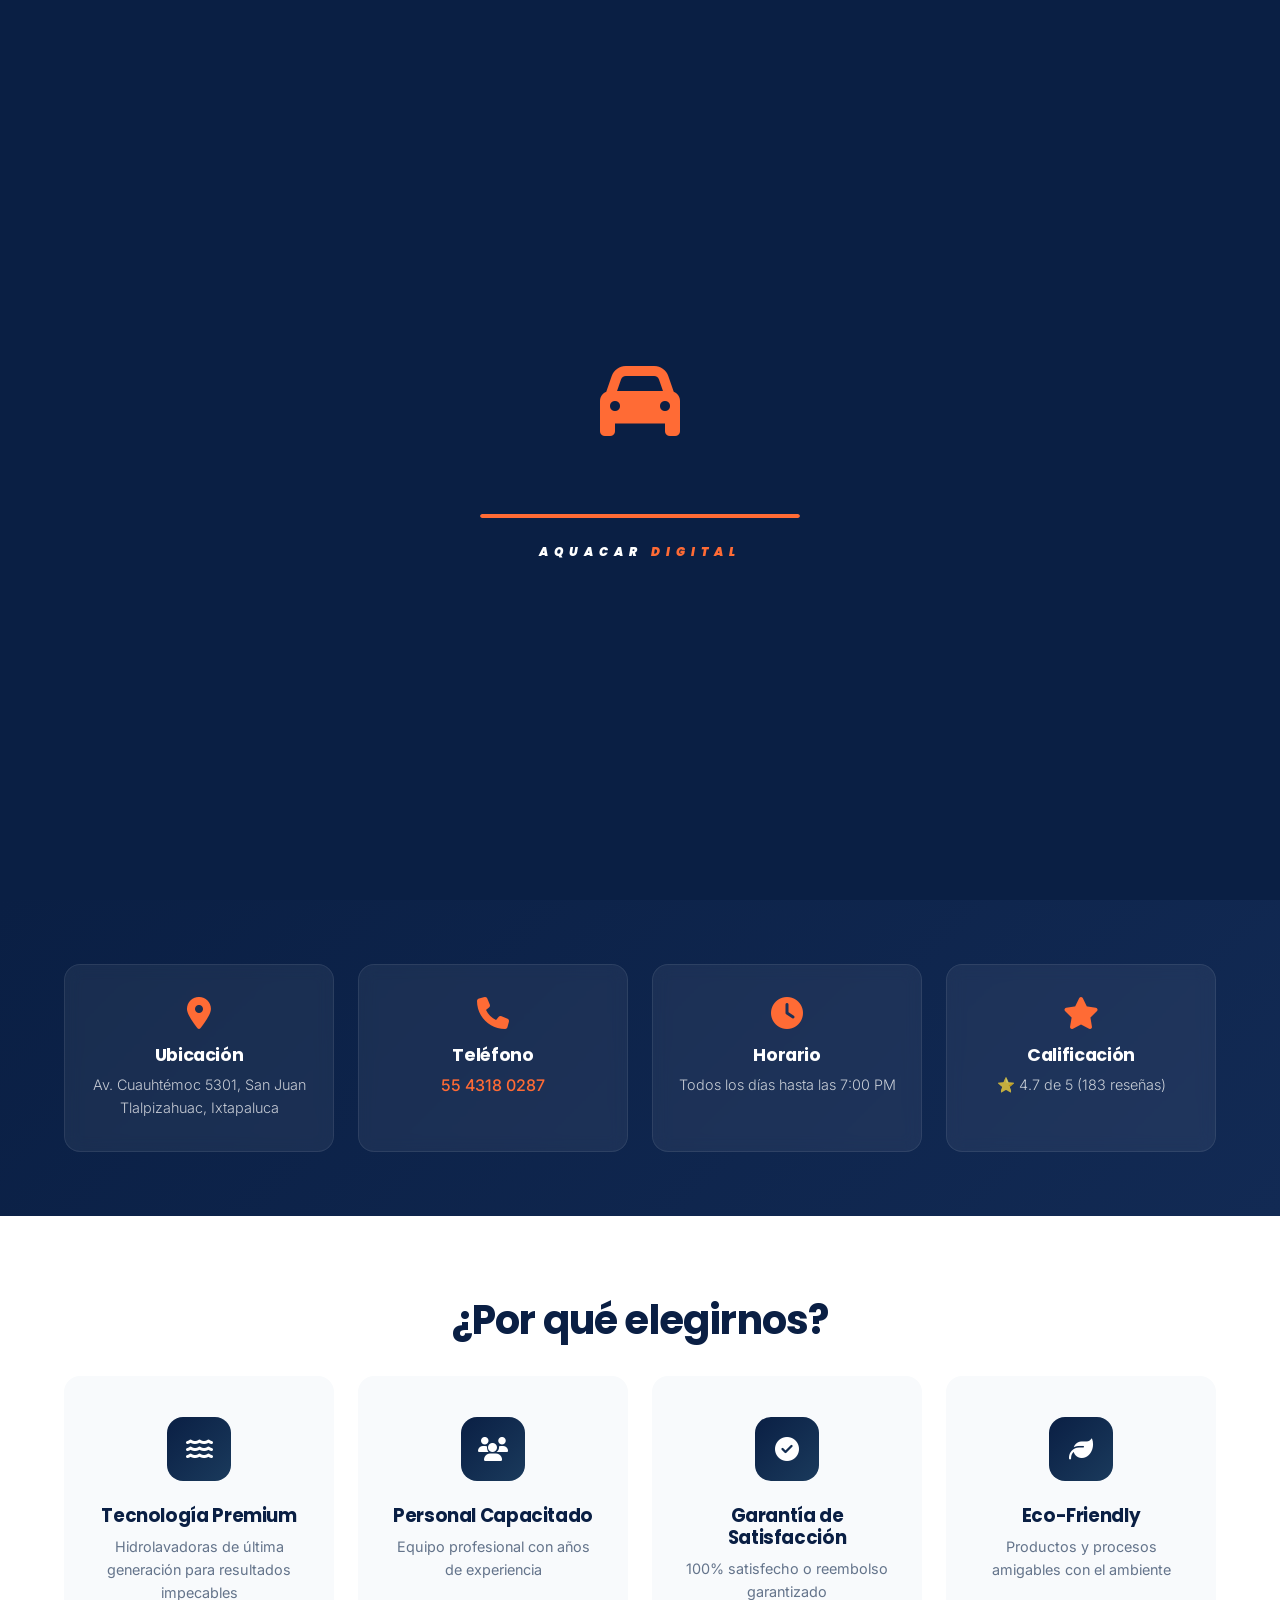
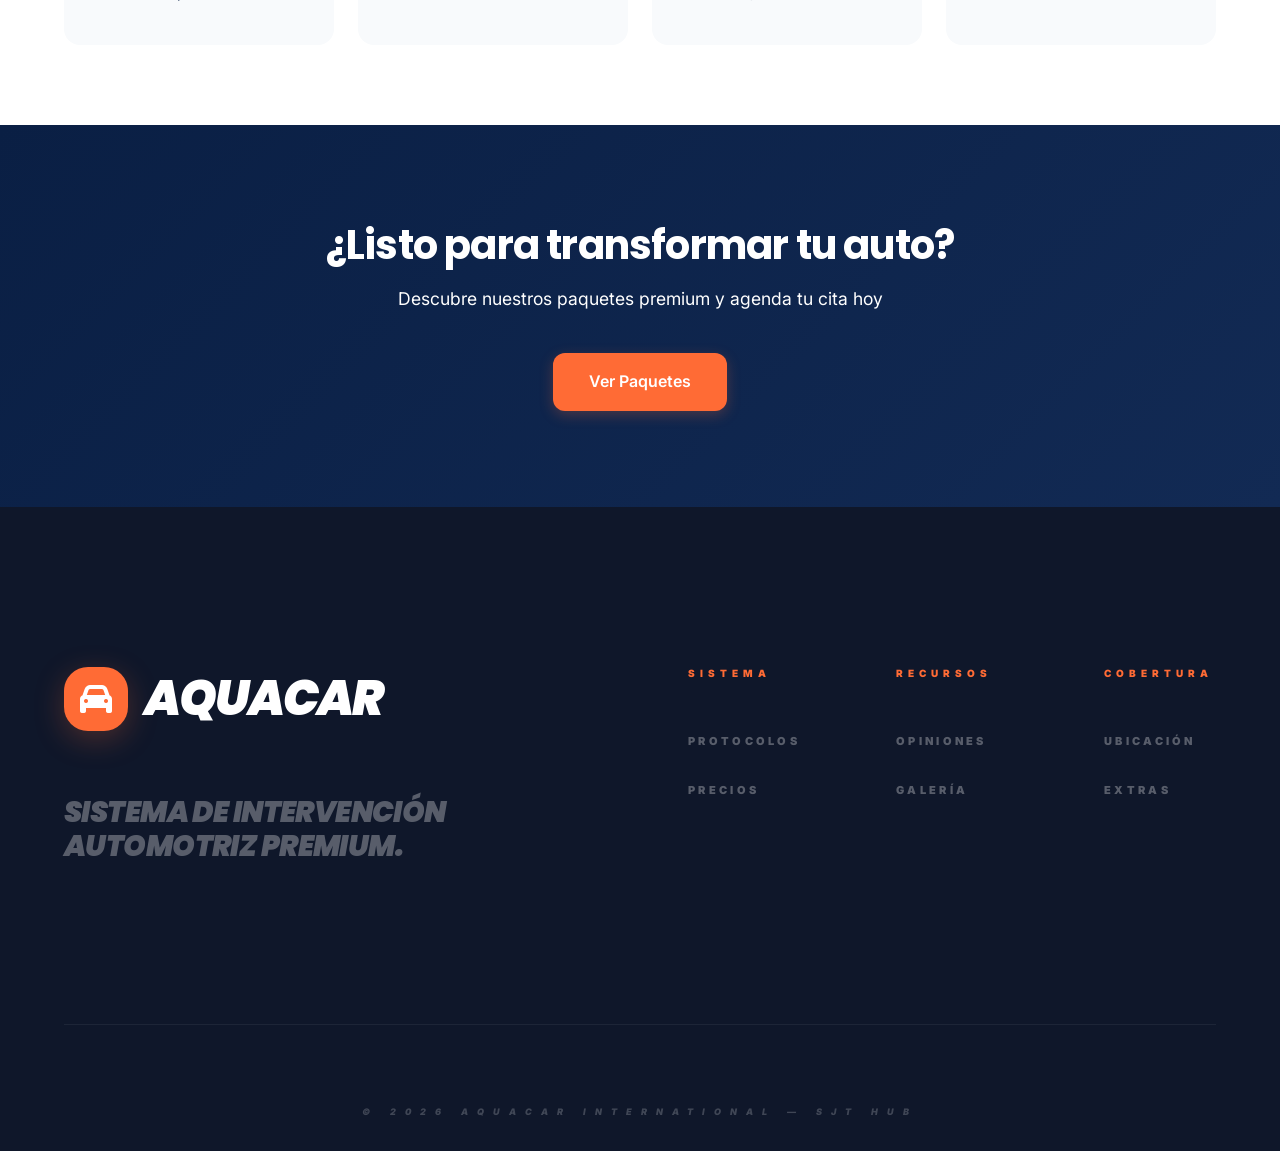
==== index.html @ 01634956 "Add files via upload" ====
<!DOCTYPE html>
<html lang="es">
<head>
    <meta charset="UTF-8">
    <meta name="viewport" content="width=device-width, initial-scale=1.0">
    <meta name="description" content="AQUACAR Autolavados - Servicio profesional de autolavado con tecnología de punta en San Juan Tlalpizahuac, Ixtapaluca">
    <meta name="keywords" content="autolavado, lavado de autos, hidrolavadora, San Juan Tlalpizahuac, Ixtapaluca">
    <title>AQUACAR Autolavados - Inicio | Servicio Profesional de Lavado</title>
    <link rel="stylesheet" href="css/estilos.css">
    <link rel="stylesheet" href="https://cdnjs.cloudflare.com/ajax/libs/font-awesome/6.4.0/css/all.min.css">
</head>
<body class="custom-cursor">
    <!-- Loading Screen -->
    <div id="loadingScreen" class="loading-screen">
        <div class="loading-car">
            <i class="fas fa-car"></i>
        </div>
        <div class="loading-bar-container">
            <div class="loading-bar-fill" id="loadingBarFill"></div>
        </div>
        <p class="loading-brand">AQUACAR <span>DIGITAL</span></p>
    </div>

    <!-- Scroll Progress Bar -->
    <div class="scroll-progress" id="scrollProgress"></div>

    <!-- Header/Navegación -->
    <header class="header" id="mainHeader">
        <div class="container">
            <div class="navbar">
                <a href="index.html" class="logo">
                    <div class="logo-icon"><i class="fas fa-car"></i></div>
                    <div class="logo-text">AQUA<span>CAR</span></div>
                </a>

                <!-- Menú de navegación -->
                <nav class="nav-menu" id="navMenu">
                    <a href="index.html" class="nav-link active">Inicio</a>
                    <a href="servicios.html" class="nav-link">Servicios</a>
                    <a href="paquetes.html" class="nav-link">Paquetes</a>
                    <a href="opiniones.html" class="nav-link">Opiniones</a>
                    <a href="galeria.html" class="nav-link">Galería</a>
                    <a href="extras.html" class="nav-link">Cotiza tu servicio</a>
                    <a href="contacto.html" class="nav-link">Contacto</a>
                </nav>

                <div class="nav-actions">
                    <!-- Weather mini -->
                    <div class="weather-mini" id="weatherMini">
                        <i class="fas fa-sun"></i>
                        <span>24°C</span>
                    </div>

                    <!-- Botón Dark Mode -->
                    <button class="theme-toggle" id="themeToggle" title="Cambiar tema">
                        <i class="fas fa-moon"></i>
                    </button>

                    <!-- Menú hamburguesa -->
                    <button class="menu-toggle" id="menuToggle">
                        <span></span>
                        <span></span>
                        <span></span>
                    </button>
                </div>
            </div>
        </div>
    </header>

    <!-- Mobile Fullscreen Menu -->
    <div class="mobile-fullscreen-menu" id="mobileMenu">
        <a href="index.html" class="mobile-menu-link active">Inicio</a>
        <a href="servicios.html" class="mobile-menu-link">Servicios</a>
        <a href="paquetes.html" class="mobile-menu-link">Paquetes</a>
        <a href="opiniones.html" class="mobile-menu-link">Opiniones</a>
        <a href="galeria.html" class="mobile-menu-link">Galería</a>
        <a href="extras.html" class="mobile-menu-link">Extras</a>
        <a href="contacto.html" class="mobile-menu-link">Contacto</a>
    </div>

    <!-- Sección Hero con Video/Imagen -->
    <section class="hero" id="hero">
        <div class="hero-background" style="background-image: url('https://d2xsxph8kpxj0f.cloudfront.net/310519663643512244/hbDWzUPmudCth5Kh98BVHM/aquacar-multipage-hero-V8hsDUnp3LC5xznqzVQG8g.webp');">
            <div class="hero-overlay"></div>
        </div>

        <div class="hero-content">
            <h1 class="hero-title fade-in-up">Innovación y tecnología en autolavado</h1>
            <p class="hero-subtitle fade-in-up" style="animation-delay: 0.2s;">Servicio profesional con las mejores instalaciones y atención personalizada</p>
            
            <div class="hero-buttons fade-in-up" style="animation-delay: 0.4s;">
                <a href="contacto.html" class="btn btn-primary">
                    <i class="fas fa-calendar"></i> Agenda tu lavado
                </a>
                <a href="https://wa.me/5543180287" target="_blank" class="btn btn-secondary">
                    <i class="fab fa-whatsapp"></i> WhatsApp
                </a>
            </div>
        </div>

        <!-- Indicador de scroll -->
        <div class="scroll-indicator">
            <span></span>
        </div>
    </section>

    <!-- Información General -->
    <section class="info-section">
        <div class="container">
            <div class="info-grid">
                <div class="info-card ripple-container">
                    <i class="fas fa-map-marker-alt"></i>
                    <h3>Ubicación</h3>
                    <p>Av. Cuauhtémoc 5301, San Juan Tlalpizahuac, Ixtapaluca</p>
                </div>

                <div class="info-card ripple-container">
                    <i class="fas fa-phone"></i>
                    <h3>Teléfono</h3>
                    <a href="tel:5543180287">55 4318 0287</a>
                </div>

                <div class="info-card ripple-container">
                    <i class="fas fa-clock"></i>
                    <h3>Horario</h3>
                    <p>Todos los días hasta las 7:00 PM</p>
                </div>

                <div class="info-card ripple-container">
                    <i class="fas fa-star"></i>
                    <h3>Calificación</h3>
                    <p>⭐ 4.7 de 5 (183 reseñas)</p>
                </div>
            </div>
        </div>
    </section>

    <!-- Sección de Características Destacadas -->
    <section class="features-section">
        <div class="container">
            <h2 class="section-title animate-on-scroll">¿Por qué elegirnos?</h2>
            <div class="features-grid">
                <div class="feature-card animate-on-scroll">
                    <div class="feature-icon">
                        <i class="fas fa-water"></i>
                    </div>
                    <h3>Tecnología Premium</h3>
                    <p>Hidrolavadoras de última generación para resultados impecables</p>
                </div>

                <div class="feature-card animate-on-scroll">
                    <div class="feature-icon">
                        <i class="fas fa-users"></i>
                    </div>
                    <h3>Personal Capacitado</h3>
                    <p>Equipo profesional con años de experiencia</p>
                </div>

                <div class="feature-card animate-on-scroll">
                    <div class="feature-icon">
                        <i class="fas fa-check-circle"></i>
                    </div>
                    <h3>Garantía de Satisfacción</h3>
                    <p>100% satisfecho o reembolso garantizado</p>
                </div>

                <div class="feature-card animate-on-scroll">
                    <div class="feature-icon">
                        <i class="fas fa-leaf"></i>
                    </div>
                    <h3>Eco-Friendly</h3>
                    <p>Productos y procesos amigables con el ambiente</p>
                </div>
            </div>
        </div>
    </section>

    <!-- CTA Section -->
    <section class="cta-section">
        <div class="container">
            <h2 class="animate-on-scroll">¿Listo para transformar tu auto?</h2>
            <p class="animate-on-scroll">Descubre nuestros paquetes premium y agenda tu cita hoy</p>
            <a href="paquetes.html" class="btn btn-primary btn-large animate-on-scroll">Ver Paquetes</a>
        </div>
    </section>

    <!-- Footer -->
    <footer class="footer">
        <div class="container">
            <div class="footer-content">
                <div class="footer-brand">
                    <a href="index.html" class="logo">
                        <div class="logo-icon"><i class="fas fa-car"></i></div>
                        <div class="logo-text">AQUACAR</div>
                    </a>
                    <p class="footer-tagline">SISTEMA DE INTERVENCIÓN<br>AUTOMOTRIZ PREMIUM.</p>
                </div>

                <div class="footer-links-grid">
                    <div class="footer-section">
                        <h4>Sistema</h4>
                        <ul>
                            <li><a href="servicios.html">Protocolos</a></li>
                            <li><a href="paquetes.html">Precios</a></li>
                        </ul>
                    </div>
                    <div class="footer-section">
                        <h4>Recursos</h4>
                        <ul>
                            <li><a href="opiniones.html">Opiniones</a></li>
                            <li><a href="galeria.html">Galería</a></li>
                        </ul>
                    </div>
                    <div class="footer-section">
                        <h4>Cobertura</h4>
                        <ul>
                            <li><a href="contacto.html">Ubicación</a></li>
                            <li><a href="extras.html">Extras</a></li>
                        </ul>
                    </div>
                </div>
            </div>

            <div class="footer-bottom">
                <p>© 2026 AQUACAR INTERNATIONAL — SJT HUB</p>
            </div>
        </div>
    </footer>

    <!-- Botón flotante de WhatsApp -->
    <a href="https://wa.me/5543180287" target="_blank" class="whatsapp-button ripple-container" title="Contactar por WhatsApp">
        <i class="fab fa-whatsapp"></i>
    </a>

    <script src="js/script.js"></script>
</body>
</html>
---- css/estilos.css ----
/* ============================================
   AQUACAR AUTOLAVADOS — NORDIC ASYMMETRY
   Inter + Poppins | Navy #0A1F44 | Orange #FF6B35
   ============================================ */

@import url('https://fonts.googleapis.com/css2?family=Inter:wght@300;400;500;600;700&family=Poppins:ital,wght@0,300;0,400;0,500;0,600;0,700;0,800;1,400&display=swap');

/* --- Design Tokens --- */
:root {
    --brand-blue: #0A1F44;
    --brand-orange: #FF6B35;
    --brand-orange-dark: #E55A2B;
    --brand-orange-glow: rgba(255,107,53,0.25);
    --neutral-gray: #F8FAFC;
    --neutral-100: #F1F5F9;
    --neutral-200: #E2E8F0;
    --neutral-300: #CBD5E1;
    --neutral-400: #94A3B8;
    --neutral-500: #64748B;
    --neutral-600: #475569;
    --neutral-700: #334155;
    --neutral-800: #1E293B;
    --neutral-900: #0F172A;
    --white: #FFFFFF;
    --text: var(--brand-blue);
    --text-muted: var(--neutral-500);
    --border: var(--neutral-200);
    --shadow-sm: 0 1px 2px rgba(10,31,68,0.04);
    --shadow-md: 0 4px 12px rgba(10,31,68,0.07);
    --shadow-lg: 0 12px 40px rgba(10,31,68,0.10);
    --shadow-xl: 0 20px 60px rgba(10,31,68,0.14);
    --transition: all 0.35s cubic-bezier(0.4,0,0.2,1);
    --font-sans: 'Inter', ui-sans-serif, system-ui, sans-serif;
    --font-display: 'Poppins', sans-serif;
}

/* Dark Mode */
body.dark-mode {
    --brand-blue: #1E293B;
    --white: #0F172A;
    --neutral-gray: #1E293B;
    --neutral-100: #1E293B;
    --neutral-200: #334155;
    --neutral-300: #475569;
    --neutral-400: #64748B;
    --neutral-500: #94A3B8;
    --text: #F1F5F9;
    --text-muted: #94A3B8;
    --border: #334155;
    --shadow-sm: 0 1px 2px rgba(0,0,0,0.2);
    --shadow-md: 0 4px 12px rgba(0,0,0,0.25);
    --shadow-lg: 0 12px 40px rgba(0,0,0,0.3);
}

/* --- Reset --- */
*,*::before,*::after { margin:0; padding:0; box-sizing:border-box; }
html { scroll-behavior:smooth; }

body {
    font-family: var(--font-sans);
    color: var(--text);
    background: var(--white);
    line-height: 1.6;
    font-weight: 400;
    -webkit-font-smoothing: antialiased;
    -moz-osx-font-smoothing: grayscale;
    overflow-x: hidden;
    transition: background 0.5s ease, color 0.5s ease;
}

::selection { background:var(--brand-orange); color:white; }

.custom-cursor { cursor: url("data:image/svg+xml,%3Csvg width='24' height='24' viewBox='0 0 24 24' fill='none' xmlns='http://www.w3.org/2000/svg'%3E%3Ccircle cx='12' cy='12' r='8' stroke='%23FF6B35' stroke-width='2'/%3E%3C/svg%3E"), auto; }

/* --- Loading Screen --- */
.loading-screen {
    position:fixed; inset:0; z-index:200; background:#0A1F44;
    display:flex; flex-direction:column; align-items:center; justify-content:center;
    padding:2rem; transition:opacity 0.8s ease, transform 0.8s ease;
}
.loading-screen.hide { opacity:0; transform:translateY(-100px); pointer-events:none; }

.loading-car {
    margin-bottom:3rem; color:var(--brand-orange); font-size:5rem;
    animation:car-sway 2s ease-in-out infinite;
}
@keyframes car-sway { 0%,100%{transform:translateX(-30px)} 50%{transform:translateX(30px)} }

.loading-bar-container {
    width:320px; height:4px; background:rgba(255,255,255,0.05);
    border-radius:4px; overflow:hidden; margin-bottom:1.5rem;
}
.loading-bar-fill {
    height:100%; width:0%; background:var(--brand-orange);
    box-shadow:0 0 20px rgba(255,107,53,0.5);
    border-radius:4px; transition:width 0.2s ease;
}

.loading-brand {
    color:white; font-family:var(--font-display); font-weight:900;
    text-transform:uppercase; letter-spacing:0.5em; font-size:12px;
    font-style:italic;
}
.loading-brand span { color:var(--brand-orange); }

/* --- Scroll Progress Bar --- */
.scroll-progress {
    position:fixed; top:0; left:0; right:0; height:3px;
    background:var(--brand-orange); z-index:110;
    transform-origin:left; transform:scaleX(0);
    box-shadow:0 0 20px rgba(255,107,53,0.8);
}

h1,h2,h3,h4,h5,h6 {
    font-family: var(--font-display);
    font-weight: 700;
    letter-spacing: -0.02em;
    color: var(--text);
    line-height: 1.2;
}

a { color:inherit; text-decoration:none; transition:var(--transition); }
img { max-width:100%; display:block; }
ul { list-style:none; }

.container { max-width:1200px; margin:0 auto; padding:0 1.5rem; }

/* --- Nordic Grid System --- */
.nordic-grid {
    display: grid;
    grid-template-columns: repeat(12, 1fr);
    gap: 1.5rem;
}
.asymmetric-left { grid-column: 1 / span 7; }
.asymmetric-right { grid-column: 8 / -1; }

/* --- Ripple Effect --- */
.ripple-container {
    position: relative;
    overflow: hidden;
}
.ripple-container::after {
    content: "";
    position: absolute;
    inset: 0;
    background-image: radial-gradient(circle, rgba(255, 255, 255, 0.4) 0%, transparent 70%);
    transform: scale(0);
    opacity: 0;
    transition: transform 0.5s, opacity 0.5s;
    pointer-events: none;
}
.ripple-container:hover::after {
    transform: scale(1.5);
    opacity: 1;
}

/* --- Glassmorphism --- */
.nordic-glass {
    background: rgba(255,255,255,0.1);
    backdrop-filter: blur(20px);
    -webkit-backdrop-filter: blur(20px);
    border: 1px solid rgba(255,255,255,0.2);
}

/* --- Video Overlay --- */
.video-overlay {
    background: linear-gradient(to bottom,
        rgba(10,31,68,0.8) 0%,
        rgba(10,31,68,0.4) 50%,
        rgba(10,31,68,0.9) 100%
    );
}

/* --- Progress Bar (deprecated, now using scroll-progress) --- */
.progress-bar { display:none; }

/* ============================================
   HEADER — Transparent → Glass on Scroll
   ============================================ */
.header {
    position:fixed; top:0; left:0; width:100%; z-index:100;
    background:transparent; border-bottom:none;
    transition:all 1s cubic-bezier(0.4,0,0.2,1);
    padding:2.5rem 0;
}
.header.scrolled {
    background:rgba(255,255,255,0.9); backdrop-filter:blur(30px);
    -webkit-backdrop-filter:blur(30px);
    box-shadow:var(--shadow-xl); padding:1rem 0;
}
body.dark-mode .header.scrolled {
    background:rgba(10,31,68,0.9);
}

.navbar {
    display:flex; justify-content:space-between; align-items:center;
    padding:0 2.5rem;
}

.logo {
    display:flex; align-items:center; gap:1rem;
    text-decoration:none; transition:var(--transition);
}
.logo:hover { transform:scale(1.02); }
.logo-icon {
    background:var(--brand-orange); padding:0.75rem;
    border-radius:16px; color:white; font-size:1.5rem;
    box-shadow:0 8px 24px var(--brand-orange-glow);
    transition:transform 0.8s ease;
    display:flex; align-items:center; justify-content:center;
}
.logo:hover .logo-icon { transform:rotate(360deg) scale(1.1); }
.logo-text {
    font-family:var(--font-display); font-size:2.5rem; font-weight:900;
    letter-spacing:-0.04em; line-height:1; font-style:italic;
    text-transform:uppercase; color:white;
    transition:color 1s ease;
}
.logo-text span { color:var(--brand-orange); }
.header.scrolled .logo-text { color:var(--brand-blue); }
body.dark-mode .header.scrolled .logo-text { color:white; }

.nav-menu { display:flex; gap:2.5rem; align-items:center; }

.nav-link {
    font-family:var(--font-sans); font-weight:900;
    font-size:11px; text-transform:uppercase;
    letter-spacing:0.4em; color:rgba(255,255,255,0.7);
    position:relative; padding:0.25rem 0; transition:var(--transition);
}
.nav-link::after {
    content:''; position:absolute; bottom:-2px; left:0; width:0; height:1px;
    background:var(--brand-orange); transition:width 0.5s ease;
}
.nav-link:hover { color:var(--brand-orange); }
.nav-link.active { color:var(--brand-orange); }
.nav-link:hover::after, .nav-link.active::after { width:100%; }
.header.scrolled .nav-link { color:rgba(10,31,68,0.6); }
.header.scrolled .nav-link:hover, .header.scrolled .nav-link.active { color:var(--brand-orange); }
body.dark-mode .header.scrolled .nav-link { color:rgba(255,255,255,0.6); }
body.dark-mode .header.scrolled .nav-link:hover,
body.dark-mode .header.scrolled .nav-link.active { color:var(--brand-orange); }

.nav-actions { display:flex; align-items:center; gap:1rem; }

/* Weather Mini Widget */
.weather-mini {
    display:flex; align-items:center; gap:6px;
    font-size:0.8rem; font-weight:600; color:rgba(255,255,255,0.7);
    transition:color 1s ease;
}
.weather-mini i { color:var(--brand-orange); }
.header.scrolled .weather-mini { color:var(--text-muted); }

.theme-toggle {
    background:rgba(255,255,255,0.05); backdrop-filter:blur(20px);
    border:1px solid rgba(255,255,255,0.1); width:44px; height:44px;
    border-radius:24px; display:flex; align-items:center; justify-content:center;
    font-size:1.1rem; color:white; cursor:pointer;
    transition:var(--transition); box-shadow:var(--shadow-xl);
}
.theme-toggle:hover { transform:scale(1.1); }
.header.scrolled .theme-toggle {
    background:var(--neutral-gray); border-color:var(--border); color:var(--text-muted);
}
.header.scrolled .theme-toggle:hover { color:var(--brand-orange); border-color:var(--brand-orange); }

.menu-toggle { display:none; flex-direction:column; background:none; border:none; cursor:pointer; gap:6px; padding:8px; border-radius:24px; }
.menu-toggle span { width:28px; height:2px; background:white; border-radius:2px; transition:var(--transition); }
.header.scrolled .menu-toggle span { background:var(--brand-blue); }
body.dark-mode .header.scrolled .menu-toggle span { background:white; }
.menu-toggle.active span:nth-child(1) { transform:rotate(45deg) translate(6px,6px); }
.menu-toggle.active span:nth-child(2) { opacity:0; }
.menu-toggle.active span:nth-child(3) { transform:rotate(-45deg) translate(6px,-6px); }

/* Fullscreen Mobile Menu */
.mobile-fullscreen-menu {
    position:fixed; inset:0; z-index:99;
    background:#0A1F44; display:flex; flex-direction:column;
    align-items:center; justify-content:center; gap:2rem;
    padding:3rem; text-align:center;
    opacity:0; transform:translateX(100%);
    transition:all 0.5s cubic-bezier(0.16,1,0.3,1);
    pointer-events:none;
}
.mobile-fullscreen-menu.active {
    opacity:1; transform:translateX(0); pointer-events:all;
}
.mobile-menu-link {
    font-family:var(--font-display); font-size:2.5rem;
    font-weight:900; font-style:italic; text-transform:uppercase;
    letter-spacing:-0.03em; color:white;
    transition:var(--transition);
}
.mobile-menu-link:hover, .mobile-menu-link.active { color:var(--brand-orange); }

/* ============================================
   WEATHER WIDGET
   ============================================ */
.weather-widget {
    background: linear-gradient(135deg, var(--brand-blue) 0%, #1a3a5c 100%);
    color: rgba(255,255,255,0.9);
    padding: 0.6rem 0;
    font-size: 0.85rem;
}
.weather-content { display:flex; align-items:center; gap:1rem; justify-content:center; flex-wrap:wrap; }
.weather-icon i { color:var(--brand-orange); animation:pulse-icon 2s ease-in-out infinite; }
@keyframes pulse-icon { 0%,100%{transform:scale(1)} 50%{transform:scale(1.15)} }
.weather-temp { font-weight:600; }
.weather-message { font-style:italic; opacity:0.85; }

/* ============================================
   HERO
   ============================================ */
.hero {
    position:relative; height:100vh; min-height:600px;
    display:flex; align-items:center; justify-content:center; overflow:hidden;
}
.hero-background {
    position:absolute; inset:0; background-size:cover;
    background-position:center; background-attachment:fixed; z-index:1;
}
.hero-overlay {
    position:absolute; inset:0; z-index:2;
    background: linear-gradient(180deg,
        rgba(10,31,68,0.6) 0%,
        rgba(10,31,68,0.3) 40%,
        rgba(10,31,68,0.7) 100%
    );
}
.hero-content {
    position:relative; z-index:3; text-align:center;
    color:white; max-width:750px; padding:0 2rem;
}
.hero-title {
    font-family:var(--font-display); font-size:3.5rem; font-weight:800;
    color:white; margin-bottom:1.2rem; line-height:1.1;
    letter-spacing:-0.03em;
}
.hero-subtitle {
    font-size:1.15rem; font-weight:300; margin-bottom:2.5rem;
    opacity:0.9; line-height:1.7;
}
.hero-buttons { display:flex; gap:1rem; justify-content:center; flex-wrap:wrap; }

.scroll-indicator {
    position:absolute; bottom:32px; left:50%; transform:translateX(-50%); z-index:3;
    animation:float 3s ease-in-out infinite;
}
.scroll-indicator span {
    display:block; width:22px; height:38px; border:2px solid rgba(255,255,255,0.4);
    border-radius:11px; position:relative;
}
.scroll-indicator span::after {
    content:''; position:absolute; top:7px; left:50%; transform:translateX(-50%);
    width:3px; height:7px; background:var(--brand-orange); border-radius:2px;
    animation:scroll-dot 1.8s infinite;
}
@keyframes float { 0%,100%{transform:translateX(-50%) translateY(0)} 50%{transform:translateX(-50%) translateY(8px)} }
@keyframes scroll-dot { 0%{opacity:1;transform:translateX(-50%) translateY(0)} 100%{opacity:0;transform:translateX(-50%) translateY(18px)} }

/* ============================================
   BUTTONS
   ============================================ */
.btn {
    display:inline-flex; align-items:center; gap:8px; padding:13px 28px;
    border:none; border-radius:12px; font-family:var(--font-sans);
    font-size:0.95rem; font-weight:600; cursor:pointer;
    transition:var(--transition); text-decoration:none; text-align:center;
}
.btn-primary {
    background:var(--brand-orange); color:white;
    box-shadow:0 4px 14px var(--brand-orange-glow);
}
.btn-primary:hover {
    background:var(--brand-orange-dark); transform:translateY(-2px);
    box-shadow:0 8px 25px rgba(255,107,53,0.35);
}
.btn-secondary { background:transparent; color:white; border:2px solid rgba(255,255,255,0.4); border-radius:12px; }
.btn-secondary:hover { background:white; color:var(--brand-blue); border-color:white; }
.btn-large { padding:16px 36px; font-size:1rem; }
.btn-block { width:100%; justify-content:center; }

/* ============================================
   SECTIONS
   ============================================ */
section { padding:5rem 0; }

.section-title {
    font-family:var(--font-display); font-size:2.5rem; font-weight:700;
    color:var(--text); margin-bottom:0.75rem; text-align:center;
    letter-spacing:-0.02em;
}
.section-subtitle {
    font-size:1.05rem; color:var(--text-muted); text-align:center;
    margin-bottom:3.5rem; font-weight:400;
}
.section-header { text-align:center; margin-bottom:4rem; }

/* ============================================
   PAGE HERO (Sub-pages)
   ============================================ */
.page-hero {
    position:relative; height:380px; display:flex;
    align-items:center; justify-content:center; overflow:hidden;
}
.page-hero-background { position:absolute; inset:0; background-size:cover; background-position:center; z-index:1; }
.page-hero-overlay { position:absolute; inset:0; background:linear-gradient(180deg,rgba(10,31,68,0.6),rgba(10,31,68,0.75)); z-index:2; }
.page-hero-content { position:relative; z-index:3; text-align:center; color:white; }
.page-hero-content h1 { font-size:3rem; color:white; margin-bottom:0.5rem; letter-spacing:-0.02em; }
.page-hero-content p { font-size:1.1rem; opacity:0.85; font-weight:300; }

/* ============================================
   INFO SECTION
   ============================================ */
.info-section {
    background:linear-gradient(135deg, var(--brand-blue) 0%, #122a54 100%);
    color:white; padding:4rem 0;
}
.info-grid { display:grid; grid-template-columns:repeat(auto-fit,minmax(240px,1fr)); gap:1.5rem; }
.info-card {
    text-align:center; padding:2rem 1.5rem;
    background:rgba(255,255,255,0.06); border-radius:16px;
    border:1px solid rgba(255,255,255,0.08);
    backdrop-filter:blur(8px); transition:var(--transition);
}
.info-card:hover { background:rgba(255,255,255,0.12); transform:translateY(-4px); }
.info-card i { font-size:2rem; color:var(--brand-orange); margin-bottom:1rem; display:block; }
.info-card h3 { font-size:1.1rem; margin-bottom:0.4rem; color:white; }
.info-card p { font-size:0.9rem; opacity:0.75; font-weight:300; }
.info-card a { color:var(--brand-orange); font-weight:500; }
.info-card a:hover { opacity:0.8; }

/* ============================================
   FEATURES (index.html)
   ============================================ */
.features-section { background:var(--white); }
.features-grid { display:grid; grid-template-columns:repeat(auto-fit,minmax(250px,1fr)); gap:1.5rem; margin-top:2rem; }
.feature-card {
    background:var(--neutral-gray); padding:2.5rem 2rem; border-radius:16px;
    text-align:center; transition:var(--transition);
    border:1px solid transparent;
}
.feature-card:hover { border-color:var(--brand-orange-glow); box-shadow:var(--shadow-lg); transform:translateY(-6px); }
.feature-icon {
    width:64px; height:64px; background:linear-gradient(135deg, var(--brand-blue), #1a3a5c);
    border-radius:16px; display:flex; align-items:center; justify-content:center;
    margin:0 auto 1.5rem; transition:var(--transition);
}
.feature-card:hover .feature-icon { background:linear-gradient(135deg, var(--brand-orange), var(--brand-orange-dark)); transform:rotate(-6deg) scale(1.08); }
.feature-icon i { font-size:1.5rem; color:white; }
.feature-card h3 { font-size:1.15rem; color:var(--text); margin-bottom:0.5rem; }
.feature-card p { color:var(--text-muted); font-size:0.9rem; line-height:1.6; }

/* ============================================
   SERVICES (servicios.html)
   ============================================ */
.services-section { background:var(--neutral-gray); }
.services-grid { display:grid; grid-template-columns:repeat(auto-fit,minmax(300px,1fr)); gap:1.5rem; }
.service-card {
    background:var(--white); padding:2rem; border-radius:16px;
    box-shadow:var(--shadow-sm); transition:var(--transition);
    border-left:4px solid var(--brand-orange);
}
.service-card:hover { transform:translateY(-6px); box-shadow:var(--shadow-lg); }
.service-icon { font-size:2.5rem; color:var(--brand-orange); margin-bottom:1rem; }
.service-card h3 { font-size:1.2rem; margin-bottom:0.5rem; }
.service-card p { color:var(--text-muted); font-size:0.9rem; }
.service-features { margin:1.5rem 0; }
.service-features li { padding:0.4rem 0; color:var(--text-muted); font-size:0.9rem; }
.service-features i { color:var(--brand-orange); margin-right:0.5rem; }

/* WHY US */
.why-us-section { background:var(--white); padding:5rem 0; }
.why-us-grid { display:grid; grid-template-columns:repeat(auto-fit,minmax(250px,1fr)); gap:1.5rem; margin-top:2rem; }
.why-us-card {
    text-align:center; padding:2.5rem 2rem; background:var(--neutral-gray);
    border-radius:16px; transition:var(--transition); position:relative; overflow:hidden;
}
.why-us-card:hover { transform:translateY(-4px); box-shadow:var(--shadow-md); }
.why-us-number { font-family:var(--font-display); font-size:3.5rem; font-weight:800; color:var(--brand-orange); opacity:0.1; position:absolute; top:10px; right:20px; }
.why-us-card h3 { font-size:1.15rem; margin-bottom:0.5rem; position:relative; }
.why-us-card p { color:var(--text-muted); font-size:0.9rem; position:relative; }

/* ============================================
   PACKAGES
   ============================================ */
.packages-section { background:var(--white); }
.packages-grid { display:grid; grid-template-columns:repeat(auto-fit,minmax(280px,1fr)); gap:1.5rem; }
.package-card {
    background:var(--white); border:1px solid var(--border); border-radius:20px;
    padding:2.5rem 2rem; text-align:center; transition:var(--transition); position:relative; overflow:hidden;
}
.package-card:hover { transform:translateY(-6px); box-shadow:var(--shadow-lg); border-color:transparent; }
.package-card.featured { border:2px solid var(--brand-orange); box-shadow:var(--shadow-md); }
.package-card.featured:hover { transform:scale(1.03); }

.package-badge {
    position:absolute; top:0; left:50%; transform:translateX(-50%);
    background:var(--neutral-500); color:white; padding:6px 16px;
    border-radius:0 0 12px 12px; font-size:0.75rem; font-weight:600;
    letter-spacing:0.03em;
}
.package-badge.featured-badge { background:var(--brand-orange); }
.package-name { font-size:1.5rem; margin:1.5rem 0 0.3rem; }
.package-description { color:var(--text-muted); font-size:0.9rem; margin-bottom:1rem; }
.package-price { color:var(--brand-orange); margin:1rem 0; font-weight:700; font-family:var(--font-display); }
.package-price .currency { font-size:1.5rem; }
.package-price .amount { font-size:2.8rem; letter-spacing:-0.03em; }
.package-features { margin:2rem 0; text-align:left; }
.package-features li { padding:0.5rem 0; color:var(--text-muted); font-size:0.9rem; }
.package-features i { color:var(--brand-orange); margin-right:0.5rem; }

/* COMPARISON */
.comparison-section { background:var(--neutral-gray); padding:4rem 0; }
.table-responsive { overflow-x:auto; }
.comparison-table { width:100%; border-collapse:collapse; background:var(--white); border-radius:16px; overflow:hidden; box-shadow:var(--shadow-sm); }
.comparison-table th { background:var(--brand-blue); color:white; padding:1rem; text-align:left; font-weight:600; font-size:0.9rem; }
.comparison-table td { padding:1rem; border-bottom:1px solid var(--border); }
.comparison-table tr:hover { background:var(--neutral-gray); }
.text-success { color:#22C55E; }
.text-danger { color:#EF4444; }

/* PROMOTION */
.promotion-section {
    background:linear-gradient(135deg, var(--brand-orange), var(--brand-orange-dark));
    padding:5rem 0; text-align:center; color:white;
}
.promotion-card {
    background:rgba(255,255,255,0.12); backdrop-filter:blur(12px);
    padding:3rem; border-radius:24px; border:1px solid rgba(255,255,255,0.2);
}
.promotion-card h2 { font-size:2rem; margin-bottom:1rem; }
.promotion-card p { font-size:1.2rem; margin-bottom:0.5rem; }
.promotion-subtitle { font-size:0.9rem !important; opacity:0.75 !important; margin-bottom:2rem !important; }
.discount-badge { background:white; color:var(--brand-orange); padding:4px 14px; border-radius:20px; font-weight:700; }
.promotion-card .btn { background:white; color:var(--brand-orange); font-weight:700; }
.promotion-card .btn:hover { background:var(--brand-blue); color:white; }

/* ============================================
   REVIEWS / CAROUSEL
   ============================================ */
.reviews-section { background:var(--white); }
.carousel-container { position:relative; max-width:750px; margin:0 auto; }
.carousel { overflow:hidden; }
.review-card {
    display:none; background:var(--neutral-gray); padding:2.5rem;
    border-radius:20px; width:100%; animation:fadeSlide 0.5s ease;
}
.review-card.active { display:block; }
@keyframes fadeSlide { from{opacity:0;transform:translateX(20px)} to{opacity:1;transform:translateX(0)} }

.review-header { display:flex; align-items:center; gap:1rem; margin-bottom:1.5rem; }
.review-avatar { font-size:2.5rem; }
.review-info h3 { color:var(--brand-blue); margin-bottom:0.3rem; font-size:1.1rem; }
.review-rating { color:var(--brand-orange); }
.review-text { font-size:1.05rem; color:var(--text-muted); font-style:italic; line-height:1.8; margin:1rem 0; }
.review-date { font-size:0.85rem; color:var(--neutral-400); }

.carousel-button {
    position:absolute; top:50%; transform:translateY(-50%);
    background:var(--brand-orange); color:white; border:none;
    width:48px; height:48px; border-radius:14px; cursor:pointer;
    font-size:1.2rem; transition:var(--transition);
    display:flex; align-items:center; justify-content:center;
    box-shadow:0 4px 14px var(--brand-orange-glow);
}
.carousel-button.prev { left:-65px; }
.carousel-button.next { right:-65px; }
.carousel-button:hover { background:var(--brand-orange-dark); transform:translateY(-50%) scale(1.08); }

.carousel-indicators { display:flex; justify-content:center; gap:8px; margin-top:2rem; }
.indicator { width:10px; height:10px; border-radius:50%; background:var(--border); border:none; cursor:pointer; transition:var(--transition); }
.indicator.active { background:var(--brand-orange); width:28px; border-radius:5px; }

/* STATS */
.stats-section { background:linear-gradient(135deg, var(--brand-blue), #122a54); color:white; padding:5rem 0; }
.stats-grid { display:grid; grid-template-columns:repeat(auto-fit,minmax(200px,1fr)); gap:1.5rem; text-align:center; }
.stat-card {
    padding:2rem; background:rgba(255,255,255,0.06); border-radius:16px;
    backdrop-filter:blur(8px); border:1px solid rgba(255,255,255,0.06); transition:var(--transition);
}
.stat-card:hover { background:rgba(255,255,255,0.1); transform:translateY(-4px); }
.stat-number { font-family:var(--font-display); font-size:2.8rem; font-weight:800; color:var(--brand-orange); }
.stat-label { font-size:0.9rem; opacity:0.7; margin-top:0.5rem; }
.stat-stars { color:var(--brand-orange); margin-top:0.5rem; }

/* ============================================
   GALLERY
   ============================================ */
.gallery-section { background:var(--white); }
.gallery-filters { display:flex; justify-content:center; gap:0.5rem; margin-bottom:3rem; flex-wrap:wrap; }
.filter-btn {
    padding:10px 22px; border:1px solid var(--border); background:transparent;
    color:var(--text-muted); border-radius:12px; cursor:pointer;
    font-family:var(--font-sans); font-size:0.9rem; font-weight:500; transition:var(--transition);
}
.filter-btn.active, .filter-btn:hover { background:var(--brand-orange); color:white; border-color:var(--brand-orange); }

.gallery-grid { display:grid; grid-template-columns:repeat(auto-fit,minmax(300px,1fr)); gap:1.5rem; }
.gallery-item {
    background:var(--white); border-radius:16px; overflow:hidden;
    box-shadow:var(--shadow-sm); transition:var(--transition);
}
.gallery-item:hover { transform:translateY(-6px); box-shadow:var(--shadow-lg); }
.gallery-item.hidden { display:none; }
.gallery-image-container { position:relative; overflow:hidden; height:240px; }
.gallery-image-container img { width:100%; height:100%; object-fit:cover; transition:transform 0.5s ease; }
.gallery-item:hover .gallery-image-container img { transform:scale(1.08); }
.gallery-overlay {
    position:absolute; inset:0; background:rgba(10,31,68,0.6);
    display:flex; align-items:center; justify-content:center; opacity:0; transition:var(--transition);
}
.gallery-item:hover .gallery-overlay { opacity:1; }
.gallery-btn {
    background:var(--brand-orange); color:white; border:none;
    width:56px; height:56px; border-radius:16px; font-size:1.3rem;
    cursor:pointer; transition:var(--transition);
    display:flex; align-items:center; justify-content:center;
}
.gallery-btn:hover { background:var(--brand-orange-dark); transform:rotate(-6deg) scale(1.1); }
.gallery-item h3 { padding:1rem 1.2rem 0; font-size:1.05rem; }
.gallery-item p { padding:0.3rem 1.2rem 1.2rem; color:var(--text-muted); font-size:0.85rem; }

/* LIGHTBOX */
.lightbox-modal { display:none; position:fixed; z-index:2000; inset:0; background:rgba(10,31,68,0.95); }
.lightbox-modal.active { display:flex; align-items:center; justify-content:center; }
.lightbox-content { max-width:88%; max-height:88%; object-fit:contain; border-radius:12px; }
.lightbox-close { position:absolute; right:30px; top:20px; color:white; font-size:36px; cursor:pointer; transition:var(--transition); z-index:2001; }
.lightbox-close:hover { color:var(--brand-orange); }
.lightbox-nav { position:absolute; width:100%; bottom:30px; display:flex; justify-content:center; gap:16px; }
.lightbox-prev, .lightbox-next { background:var(--brand-orange); color:white; border:none; padding:10px 16px; cursor:pointer; border-radius:10px; transition:var(--transition); }
.lightbox-prev:hover, .lightbox-next:hover { background:var(--brand-orange-dark); }

/* ============================================
   CONTACT
   ============================================ */
.contact-section { background:var(--neutral-gray); }
.contact-grid { display:grid; grid-template-columns:1fr 1fr; gap:2rem; }
.contact-form-container, .contact-info-container {
    background:var(--white); padding:2.5rem; border-radius:20px; box-shadow:var(--shadow-sm);
}
.contact-form-container h2, .contact-info-container h2 { font-size:1.6rem; margin-bottom:2rem; }

.form-group { margin-bottom:1.5rem; }
.form-group label { display:block; margin-bottom:0.5rem; font-weight:600; font-size:0.9rem; color:var(--brand-blue); }
.form-group input, .form-group select, .form-group textarea {
    width:100%; padding:12px 16px; border:1px solid var(--border); border-radius:12px;
    font-family:var(--font-sans); font-size:0.95rem; transition:var(--transition);
    background:var(--neutral-gray); color:var(--text);
}
.form-group input:focus, .form-group select:focus, .form-group textarea:focus { outline:none; border-color:var(--brand-orange); box-shadow:0 0 0 3px var(--brand-orange-glow); }
.form-control { width:100%; padding:12px; border:1px solid var(--border); border-radius:12px; background:var(--neutral-gray); color:var(--text); font-family:var(--font-sans); }

.radio-group, .checkbox-group { display:flex; flex-direction:column; gap:0.5rem; }
.radio-label, .checkbox-label { display:flex; align-items:center; gap:0.5rem; cursor:pointer; font-weight:500; padding:0.5rem; border-radius:8px; transition:var(--transition); }
.radio-label:hover, .checkbox-label:hover { background:var(--neutral-gray); }
.radio-label input, .checkbox-label input { width:auto; cursor:pointer; accent-color:var(--brand-orange); }

.contact-info-card { padding:1.5rem; background:var(--neutral-gray); border-radius:12px; margin-bottom:1rem; transition:var(--transition); }
.contact-info-card:hover { background:var(--neutral-100); transform:translateX(4px); }
.contact-info-card i { color:var(--brand-orange); font-size:1.3rem; margin-bottom:0.5rem; }
.contact-info-card h3 { margin-bottom:0.3rem; font-size:0.95rem; }
.contact-info-card a { color:var(--brand-orange); font-weight:600; }
.contact-info-card a:hover { text-decoration:underline; }
.social-links-contact { margin-top:2rem; padding-top:2rem; border-top:1px solid var(--border); }
.social-links-contact h3 { margin-bottom:1rem; font-size:0.95rem; }

/* MAP */
.map-section { background:var(--neutral-gray); padding:4rem 0; }
.map-container { border-radius:16px; overflow:hidden; box-shadow:var(--shadow-md); }
.map-container iframe { border:none; }

/* ============================================
   CALCULATOR / EXTRAS
   ============================================ */
.calculator-form { background:var(--neutral-gray); padding:2rem; border-radius:16px; }

.extras-section { background:var(--neutral-gray); padding:5rem 0; }
.extras-card { background:var(--white); padding:2rem; border-radius:20px; box-shadow:var(--shadow-sm); margin-bottom:2rem; transition:var(--transition); }
.extras-card:hover { box-shadow:var(--shadow-md); transform:translateY(-4px); }
.extras-header { display:flex; align-items:center; gap:1rem; margin-bottom:2rem; }
.extras-header i { font-size:1.8rem; color:var(--brand-orange); }
.extras-header h2 { font-size:1.4rem; }

.weather-display { background:linear-gradient(135deg, var(--brand-blue), #1a3a5c); color:white; padding:2rem; border-radius:16px; }
.weather-main { display:flex; align-items:center; gap:2rem; margin-bottom:1.5rem; }
.weather-icon-large { font-size:3.5rem; color:var(--brand-orange); }
.weather-icon-large i { animation:pulse-icon 2s ease-in-out infinite; }
.weather-temp-large { font-family:var(--font-display); font-size:2.5rem; font-weight:800; }
.weather-condition { font-size:1.1rem; opacity:0.85; }
.weather-info-grid { display:grid; grid-template-columns:repeat(2,1fr); gap:1rem; margin-bottom:1.5rem; }
.weather-info-item { display:flex; align-items:center; gap:0.5rem; font-size:0.9rem; opacity:0.8; }

.calculator-result { background:var(--neutral-gray); padding:1.5rem; border-radius:12px; margin:2rem 0; border-left:4px solid var(--brand-orange); }
.result-item { display:flex; justify-content:space-between; padding:0.5rem 0; color:var(--text-muted); }
.result-total { display:flex; justify-content:space-between; padding:1rem 0; border-top:2px solid var(--border); font-size:1.2rem; font-weight:700; }
.result-total span:last-child { color:var(--brand-orange); }
.result-time { display:flex; align-items:center; gap:0.5rem; padding:0.5rem 0; color:var(--text); }

.theme-selector { text-align:center; }
.theme-preview { display:grid; grid-template-columns:1fr 1fr; gap:2rem; margin:2rem 0; }
.theme-option { padding:2rem; border-radius:16px; text-align:center; transition:var(--transition); cursor:pointer; border:1px solid var(--border); }
.theme-option:hover { transform:translateY(-4px); box-shadow:var(--shadow-md); }
.theme-option.light-theme { background:#F8FAFC; color:#333; }
.theme-option.dark-theme { background:#1E293B; color:#F1F5F9; }
.theme-preview-box { width:100%; height:80px; border-radius:12px; margin-bottom:1rem; }
.light-theme .theme-preview-box { background:linear-gradient(135deg,#fff,#F1F5F9); }
.dark-theme .theme-preview-box { background:linear-gradient(135deg,#1E293B,#0F172A); }

.info-list { display:grid; grid-template-columns:repeat(auto-fit,minmax(250px,1fr)); gap:1.5rem; }
.info-item { padding:1.5rem; background:var(--neutral-gray); border-radius:12px; border-left:4px solid var(--brand-orange); transition:var(--transition); }
.info-item:hover { transform:translateX(4px); }
.info-item h3 { margin-bottom:0.5rem; display:flex; align-items:center; gap:0.5rem; font-size:0.95rem; }
.info-item i { color:var(--brand-orange); }
.info-item p { color:var(--text-muted); font-size:0.9rem; }

/* ============================================
   CTA
   ============================================ */
.cta-section {
    background:linear-gradient(135deg, var(--brand-blue), #122a54);
    color:white; text-align:center; padding:6rem 0;
}
.cta-section h2 { font-size:2.5rem; margin-bottom:1rem; color:white; }
.cta-section p { font-size:1.1rem; margin-bottom:2.5rem; opacity:0.8; }
.cta-section .btn { background:var(--brand-orange); color:white; }
.cta-section .btn:hover { background:var(--brand-orange-dark); transform:translateY(-2px); box-shadow:0 8px 25px var(--brand-orange-glow); }

/* ============================================
   FOOTER — Ultra Bold Italic
   ============================================ */
.footer {
    background:var(--neutral-900); color:white;
    padding:10rem 0 0; overflow:hidden; position:relative;
    transition:background 1s ease, color 1s ease;
}
.footer-content {
    display:grid; grid-template-columns:1fr 1fr; gap:6rem;
    align-items:start; margin-bottom:10rem;
}
.footer-brand { }
.footer-brand .logo { margin-bottom:4rem; }
.footer-brand .logo .logo-icon { padding:1rem; font-size:2rem; border-radius:24px; box-shadow:0 8px 30px var(--brand-orange-glow); }
.footer-brand .logo .logo-text { font-size:3rem; color:white; }
.footer-tagline {
    font-family:var(--font-display); font-size:1.8rem;
    font-weight:900; text-transform:uppercase; font-style:italic;
    line-height:1.2; opacity:0.3; letter-spacing:-0.02em;
}

.footer-links-grid {
    display:grid; grid-template-columns:repeat(3,1fr); gap:6rem;
}
.footer-section h4 {
    font-family:var(--font-sans); font-size:10px;
    font-weight:900; text-transform:uppercase;
    letter-spacing:0.5em; color:var(--brand-orange); margin-bottom:3rem;
}
.footer-section ul li { margin-bottom:1.5rem; }
.footer-section a {
    font-family:var(--font-sans); font-size:11px;
    font-weight:900; text-transform:uppercase;
    letter-spacing:0.3em; opacity:0.3; color:white;
}
.footer-section a:hover { opacity:1; color:var(--brand-orange); }
.footer-section p { font-size:0.9rem; }
.social-links { display:flex; gap:0.75rem; }
.social-links a {
    display:inline-flex; align-items:center; justify-content:center;
    width:40px; height:40px; background:rgba(255,107,53,0.08); border-radius:12px;
    transition:var(--transition); font-size:1rem;
}
.social-links a:hover { background:var(--brand-orange); color:white; transform:translateY(-2px); }
.footer-bottom {
    border-top:1px solid rgba(255,255,255,0.06); padding:5rem 0 2rem;
    display:flex; justify-content:center; align-items:center;
}
.footer-bottom p {
    font-size:9px; font-weight:900; text-transform:uppercase;
    letter-spacing:1em; opacity:0.2; font-style:italic;
}

/* ============================================
   WHATSAPP
   ============================================ */
.whatsapp-button {
    position:fixed; bottom:4rem; right:4rem; width:68px; height:68px;
    background:#25D366; color:white; border-radius:50%;
    display:flex; align-items:center; justify-content:center;
    font-size:2rem; text-decoration:none; z-index:120;
    box-shadow:0 8px 30px rgba(37,211,102,0.4); transition:var(--transition);
}
.whatsapp-button:hover { transform:scale(1.1); box-shadow:0 12px 40px rgba(37,211,102,0.5); }

/* ============================================
   ANIMATIONS
   ============================================ */
@keyframes fadeIn { from{opacity:0} to{opacity:1} }
.fade-in-up { animation: slideUp 0.6s ease forwards; }
@keyframes slideUp { from{opacity:0;transform:translateY(24px)} to{opacity:1;transform:translateY(0)} }

.animate-on-scroll { opacity:0; transform:translateY(24px); transition:opacity 0.6s ease, transform 0.6s ease; }
.animate-on-scroll.animated { opacity:1; transform:translateY(0); }

/* ============================================
   RESPONSIVE
   ============================================ */
@media(max-width:1024px) {
    .nav-menu { display:none; }
    .weather-mini { display:none; }
    .menu-toggle { display:flex; }
    .navbar { padding:0 1rem; }
    .hero-content { padding-top:6rem; }
}
@media(max-width:768px) {
    .header { padding:1.5rem 0; }
    .logo-text { font-size:1.8rem; }
    .hero-title { font-size:2.2rem; }
    .hero-subtitle { font-size:1rem; }
    .hero-buttons { flex-direction:column; padding:0 1.5rem; }
    .btn { width:100%; justify-content:center; }
    section { padding:3.5rem 0; }
    .section-title { font-size:2rem; }
    .page-hero { height:300px; }
    .page-hero-content h1 { font-size:2rem; }
    .contact-grid { grid-template-columns:1fr; }
    .carousel-button { position:static; margin:1rem 0.5rem 0; }
    .carousel-button.prev { left:auto; }
    .carousel-button.next { right:auto; }
    .gallery-grid { grid-template-columns:1fr; }
    .package-card.featured { transform:none; }
    .stats-grid { grid-template-columns:repeat(2,1fr); }
    .nordic-grid { grid-template-columns:1fr; }
    .asymmetric-left, .asymmetric-right { grid-column:auto; }
    .footer-content { grid-template-columns:1fr; gap:3rem; }
    .footer-links-grid { grid-template-columns:repeat(2,1fr); gap:2rem; }
    .footer-tagline { font-size:1.2rem; }
    .footer { padding:5rem 0 0; }
    .footer-content { margin-bottom:5rem; }
    .mobile-menu-link { font-size:2rem; }
    .whatsapp-button { bottom:1.5rem; right:1.5rem; width:56px; height:56px; font-size:1.6rem; }
}
@media(max-width:480px) {
    .hero-title { font-size:1.6rem; }
    .section-title { font-size:1.5rem; }
    .logo-text { font-size:1.5rem; }
    .info-grid,.services-grid,.packages-grid { grid-template-columns:1fr; }
    .footer-links-grid { grid-template-columns:1fr; gap:2rem; }
    .stats-grid { grid-template-columns:1fr; }
    .weather-main { flex-direction:column; text-align:center; }
    .theme-preview { grid-template-columns:1fr; }
    .whatsapp-button { bottom:1rem; right:1rem; width:50px; height:50px; font-size:1.4rem; }
}
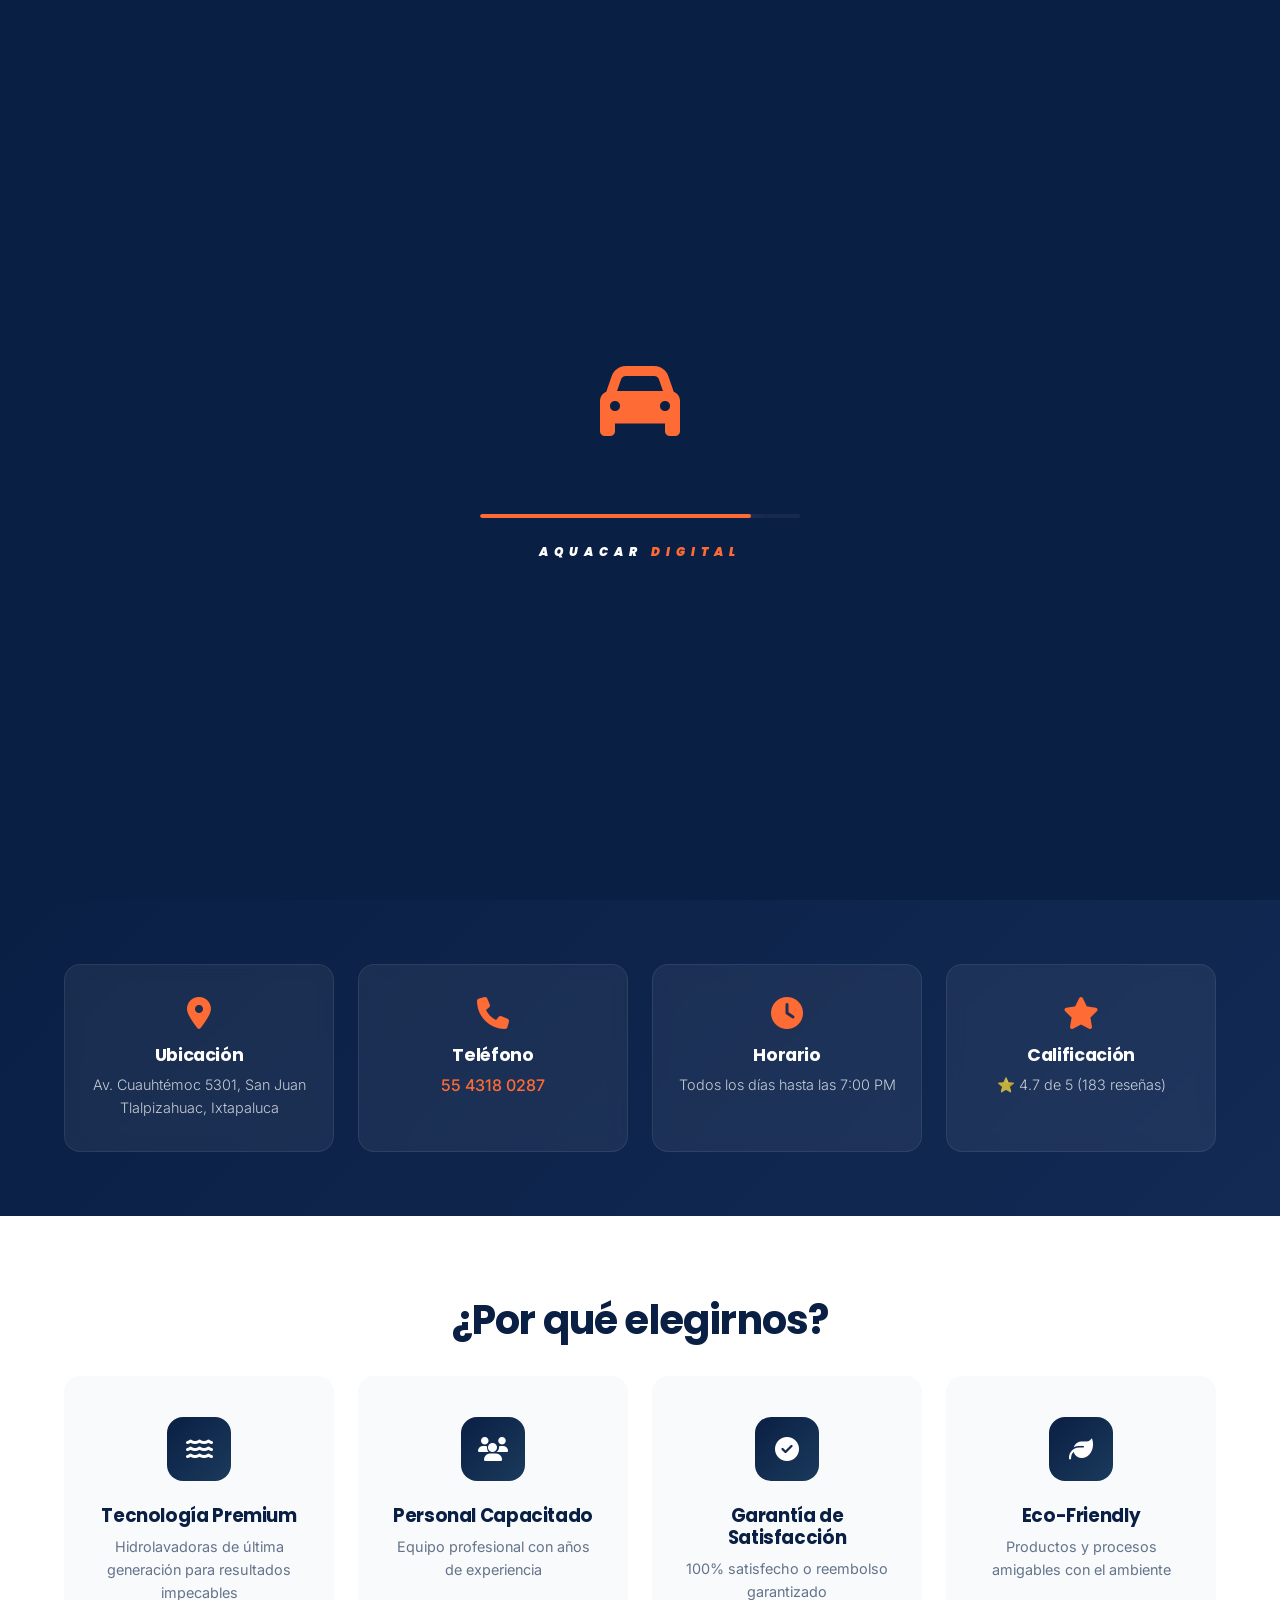
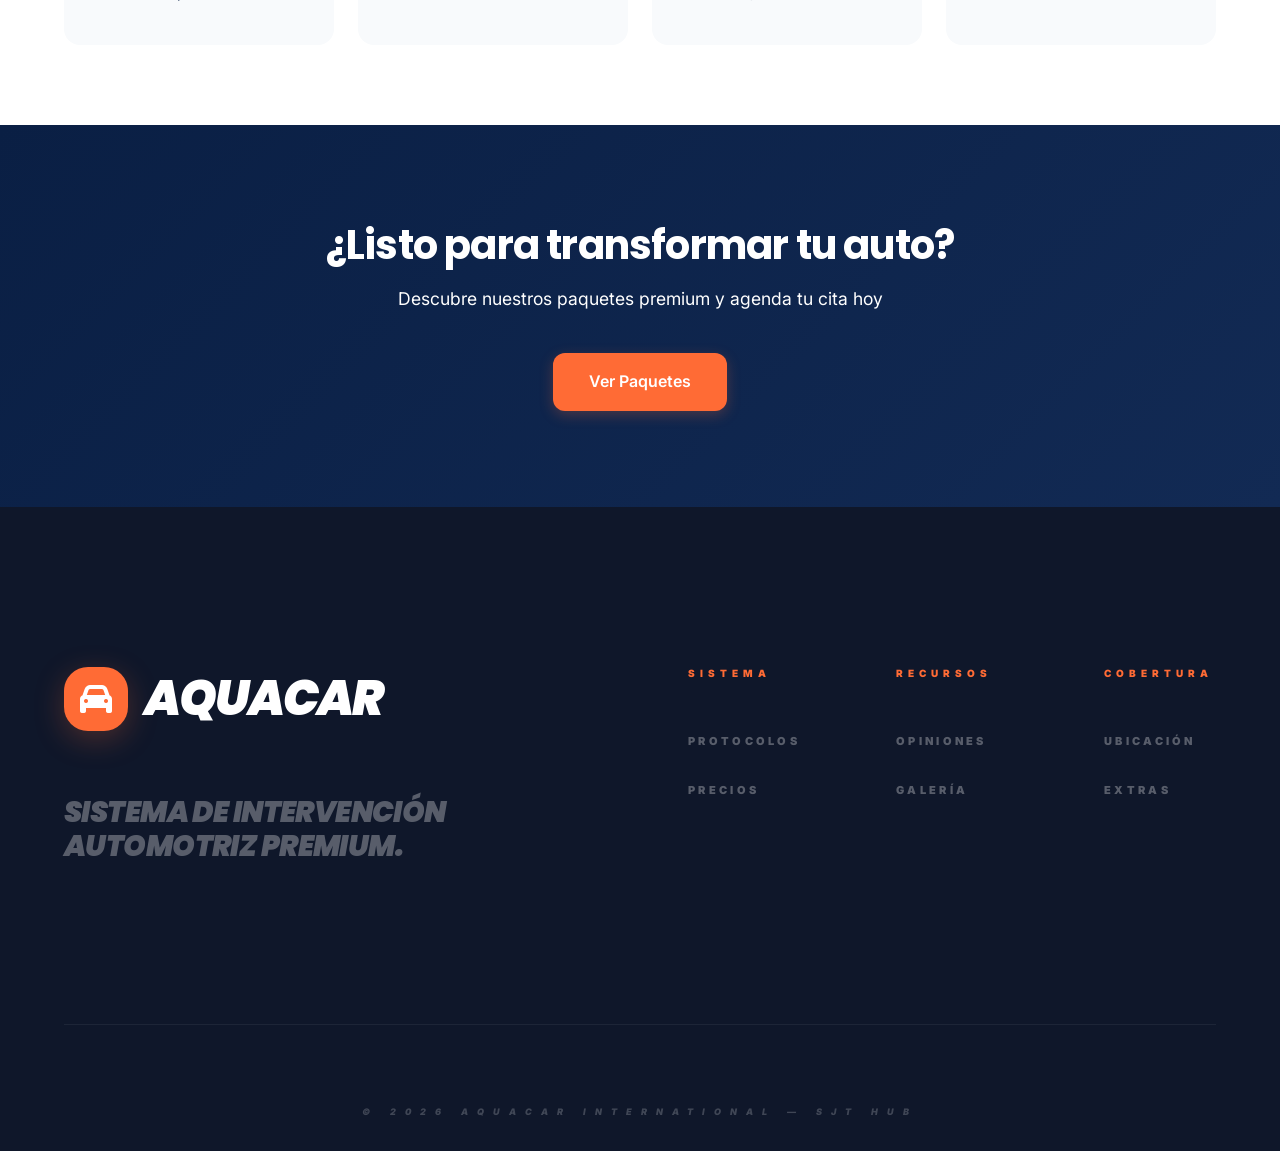
==== commit 5157a909: "Add files via upload" ====
--- a/index.html
+++ b/index.html
@@ -8,6 +8,7 @@
     <title>AQUACAR Autolavados - Inicio | Servicio Profesional de Lavado</title>
     <link rel="stylesheet" href="css/estilos.css">
     <link rel="stylesheet" href="https://cdnjs.cloudflare.com/ajax/libs/font-awesome/6.4.0/css/all.min.css">
+    
 </head>
 <body class="custom-cursor">
     <!-- Loading Screen -->
